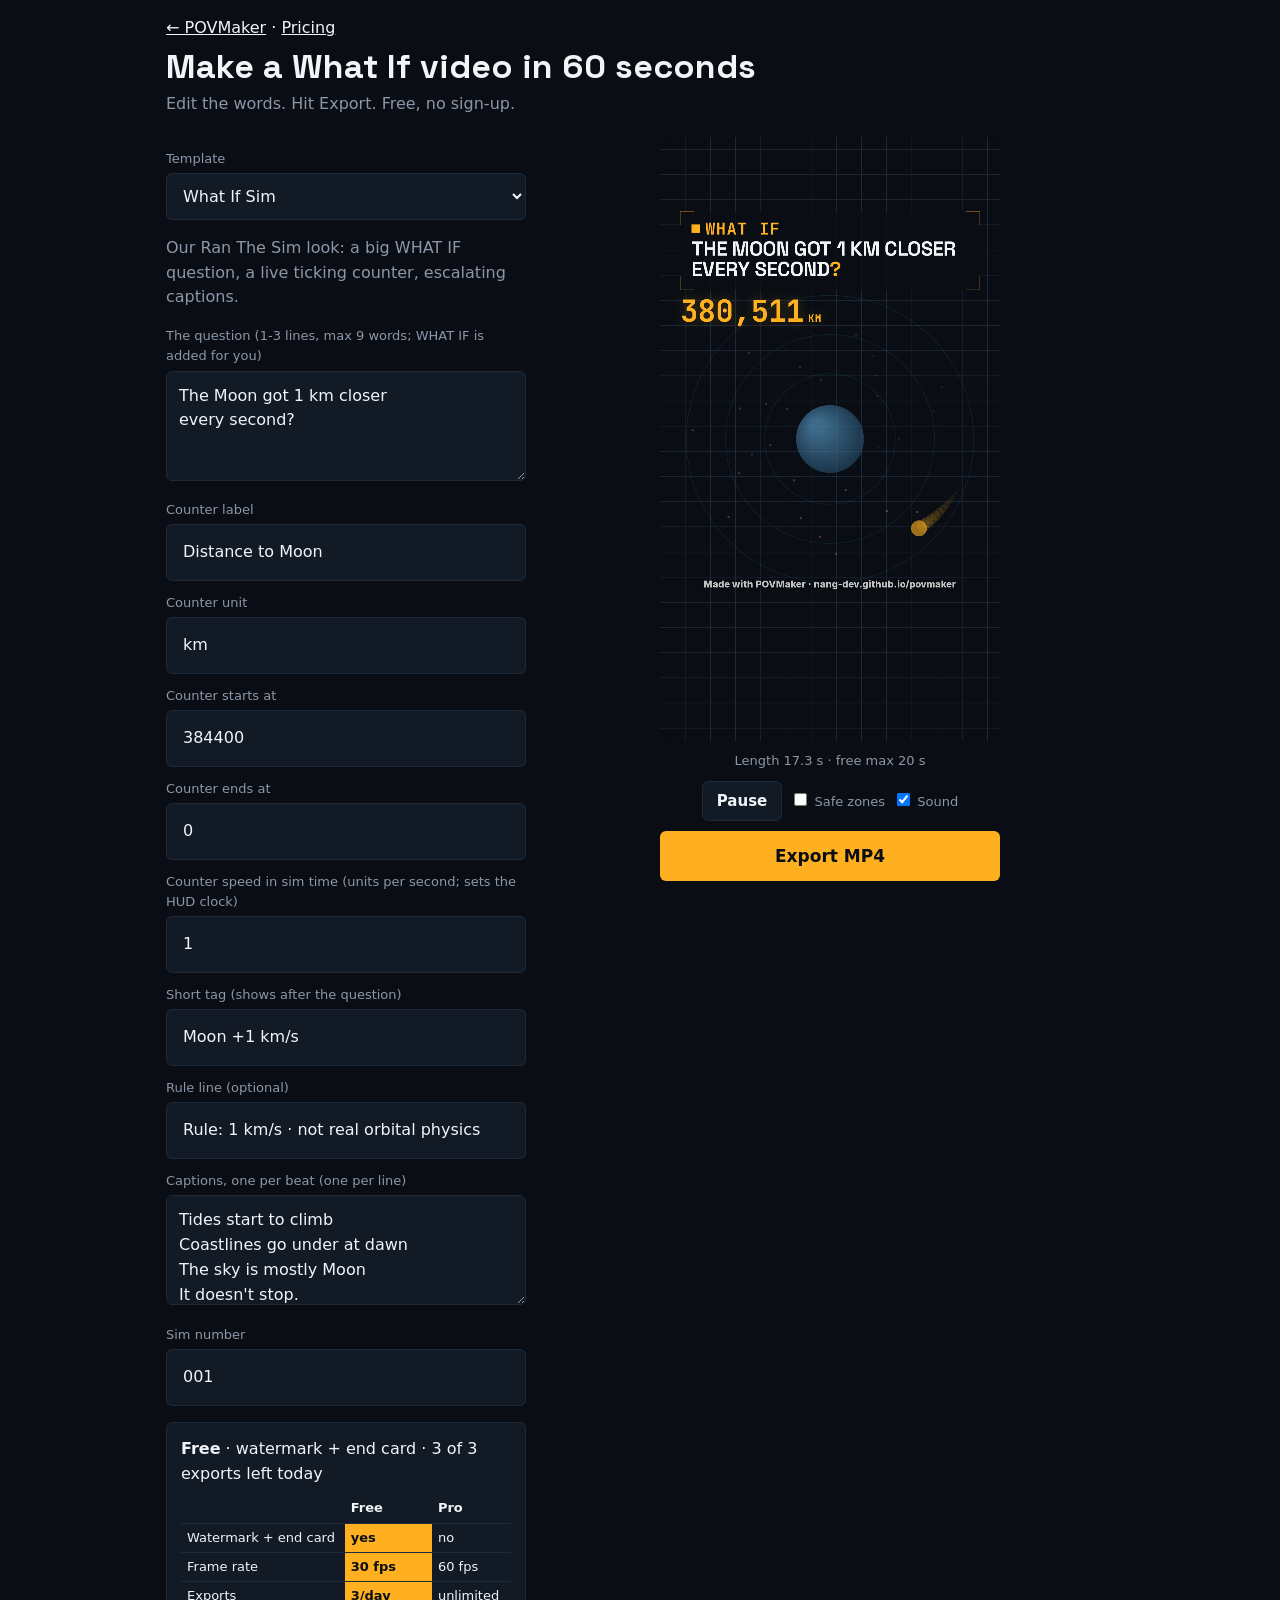
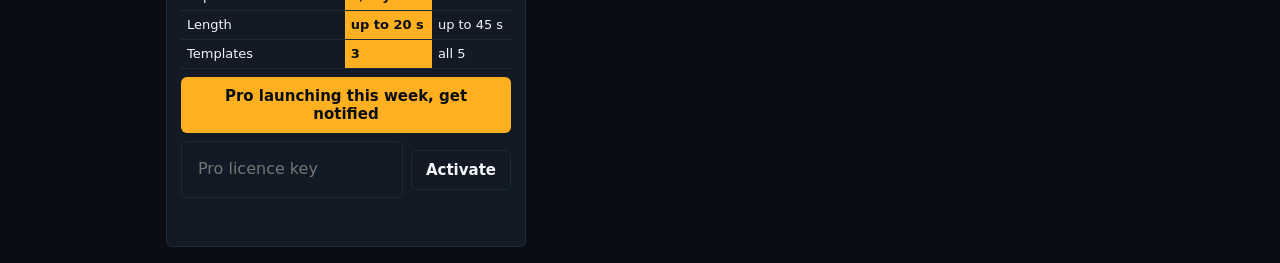
==== make/index.html @ d59924cb "Update site" ====
<!doctype html>
<html lang="en" data-brand="ranthesim"><head><meta charset="utf-8">
<meta name="viewport" content="width=device-width,initial-scale=1">
<title>Make a What If video in 60 seconds · POVMaker</title>
<meta property="og:title" content="POVMaker · make a video">
<meta property="og:type" content="website">
<meta property="og:image" content="https://nang-dev.github.io/povmaker/og-card.png">
<meta property="og:image:width" content="1200">
<meta property="og:image:height" content="630">
<meta property="og:image:alt" content="POVMaker: make videos like these">
<meta name="twitter:card" content="summary_large_image">
<meta name="twitter:image" content="https://nang-dev.github.io/povmaker/og-card.png">
<link rel="icon" href="../icon.svg" type="image/svg+xml">
<link rel="icon" href="../icon-32.png" type="image/png" sizes="32x32">
<link rel="apple-touch-icon" href="../apple-touch-icon.png">
<link rel="stylesheet" href="../style.css">
<style>
 .app{max-width:980px;margin:0 auto;padding:16px;display:grid;gap:20px}
 @media(min-width:820px){.app{grid-template-columns:360px 1fr}}
 .top{grid-column:1/-1;order:-2}
 .top h1{font-size:clamp(24px,6vw,34px);line-height:1.15;margin:0}
 .stage{display:grid;gap:10px;justify-items:center;align-content:start;order:-1}
 @media(min-width:820px){.stage{order:0;grid-column:2;grid-row:2}.form{grid-column:1;grid-row:2}}
 canvas{width:100%;max-width:340px;aspect-ratio:9/16;background:#000;border-radius:12px}
 @media(max-width:819px){canvas{height:auto;width:calc(min(56vh,560px)*9/16);max-width:100%}}
 .row{display:flex;gap:8px;flex-wrap:wrap;align-items:center}
 label{display:block;font-size:13px;color:var(--mut);margin:12px 0 4px}
 textarea{width:100%;min-height:110px;padding:12px;border-radius:var(--r);border:1px solid var(--line);background:var(--card);color:var(--fg);font:inherit}
 select{width:100%;padding:12px;border-radius:var(--r);border:1px solid var(--line);background:var(--card);color:var(--fg);font:inherit}
 .btn.sec{background:var(--card);color:var(--fg);border:1px solid var(--line)}
 .btn.inline{display:inline-block;width:auto;padding:10px 14px;font-size:15px}
 .pro{font:700 11px "JetBrains Mono",monospace;padding:2px 6px;border-radius:4px;background:var(--acc);color:var(--accfg);vertical-align:middle}
 .box{padding:14px;border:1px solid var(--line);border-radius:var(--r);background:var(--card)}
 progress{width:100%}
 .cmp{width:100%;border-collapse:collapse;font-size:13px;margin:8px 0}
 .cmp td,.cmp th{padding:4px 6px;text-align:left;border-bottom:1px solid var(--line)}
 .cmp .on{background:var(--acc);color:var(--accfg);font-weight:700}
 #len{margin:0;font-size:13px}
 #out video{width:100%;max-width:340px;border-radius:12px}
</style></head>
<body>
<main class="app">
 <header class="top">
  <p style="margin:0 0 6px"><a href="../index.html">← POVMaker</a> · <a href="../pricing.html">Pricing</a></p>
  <h1>Make a What If video in 60 seconds</h1>
  <p class="muted" style="margin:6px 0 0">Edit the words. Hit Export. Free, no sign-up.</p>
 </header>
 <section class="form">
  <label for="tpl">Template</label><select id="tpl"></select>
  <p id="blurb" class="muted"></p>
  <div id="fields"></div>
  <div class="box" style="margin-top:16px">
   <div id="plan"></div>
   <table id="cmp" class="cmp"></table>
   <p style="margin:6px 0 0"><a class="btn primary inline" data-checkout href="../index.html#waitlist">Get Pro</a> <span class="muted" data-testmode hidden>(test mode)</span></p>
   <div class="row" style="margin-top:8px">
    <input id="key" placeholder="Pro licence key" aria-label="Licence key" autocomplete="off" style="flex:1;min-width:160px">
    <button id="activate" class="btn sec inline">Activate</button>
   </div>
   <p id="keymsg" class="msg" style="text-align:left"></p>
  </div>
 </section>
 <section class="stage">
  <canvas id="cv" width="1080" height="1920"></canvas>
  <p id="len" class="muted"></p>
  <div class="row">
   <button id="play" class="btn sec inline">Pause</button>
   <label style="margin:0"><input type="checkbox" id="safe" style="width:auto"> Safe zones</label>
   <label style="margin:0"><input type="checkbox" id="snd" style="width:auto" checked> Sound</label>
  </div>
  <button id="export" class="btn primary" style="max-width:340px">Export MP4</button>
  <progress id="prog" value="0" max="1" hidden></progress>
  <p id="expmsg" class="msg"></p>
  <div id="out"></div>
 </section>
</main>
<script src="../config.js"></script>
<script src="../track.js"></script>
<script src="../upgrade.js"></script>
<script type="module" src="make.js"></script>
</body></html>
---- style.css ----
/* Brand themes per shared/brands.md. data-brand is set in <head> before paint. */
:root{--bg:#0A0E14;--card:#121a26;--line:#1E2A3A;--fg:#F2F4F7;--mut:#8b97a8;--acc:#FFB020;--accfg:#0A0E14;--acc2:#3DD6F5;--hfont:"Space Grotesk",system-ui,sans-serif;--font:system-ui,-apple-system,"Segoe UI",Roboto,sans-serif;--r:6px}
html[data-brand=sidecharpov]{--bg:#ffffff;--card:#f3f4f6;--line:#e5e7eb;--fg:#111111;--mut:#5b6472;--acc:#FFE14D;--accfg:#111111;--acc2:#3B82F6;--hfont:"Anton",Impact,sans-serif;--font:"Inter",system-ui,sans-serif;--r:14px}
*{box-sizing:border-box}
html,body{margin:0;background:var(--bg);color:var(--fg);font:16px/1.55 var(--font)}
a{color:var(--fg)}
.wrap{max-width:480px;margin:0 auto;padding:max(24px,env(safe-area-inset-top)) 20px 40px}
.hero{text-align:center;padding:24px 0 8px}
.logo{width:72px;height:72px;margin:0 auto 16px;display:grid;place-items:center}
html[data-brand=ranthesim] .logo{font:700 30px "JetBrains Mono",monospace;color:var(--acc);border:2px solid var(--line);border-radius:6px;background:var(--bg)}
html[data-brand=ranthesim] .logo::before{content:"[ ▶ ]"}
html[data-brand=sidecharpov] .logo{font:26px var(--hfont);background:var(--acc);color:#111;transform:rotate(-6deg);border-radius:8px;width:96px;height:56px;margin-bottom:24px}
html[data-brand=sidecharpov] .logo::before{content:"POV:"}
h1{font:700 30px/1.1 var(--hfont);margin:0 0 10px}
html[data-brand=sidecharpov] h1{font-weight:400;font-size:38px;text-transform:uppercase;letter-spacing:.01em}
h2{font:700 13px "JetBrains Mono",monospace;letter-spacing:.08em;text-transform:uppercase;color:var(--mut);margin:32px 0 12px}
html[data-brand=sidecharpov] h2{font-family:var(--font)}
.sub{color:var(--mut);margin:0 0 20px}
.muted{color:var(--mut)}.small{font-size:13px;text-align:center;margin-top:32px}
.btn{display:block;width:100%;padding:15px 18px;border:0;border-radius:var(--r);font:700 17px var(--font);text-align:center;text-decoration:none;cursor:pointer}
.btn.primary{background:var(--acc);color:var(--accfg)}
.btn:active{transform:scale(.98)}
.videos{list-style:none;margin:0;padding:0;display:grid;gap:10px}
.videos a{display:flex;justify-content:space-between;gap:12px;align-items:center;padding:14px 16px;border-radius:var(--r);background:var(--card);border:1px solid var(--line);text-decoration:none}
.videos .tag{font:700 12px "JetBrains Mono",monospace;color:var(--acc2)}
#wl-form{display:grid;gap:10px;margin-top:12px}
input{width:100%;padding:15px 16px;border-radius:var(--r);border:1px solid var(--line);background:var(--card);color:var(--fg);font:inherit}
input:focus{outline:2px solid var(--acc)}
.msg{min-height:1.5em;margin:10px 0 0;text-align:center}
.msg.ok{color:#2f9e5a}.msg.err{color:#e5484d}
.socials{display:flex;gap:10px;flex-wrap:wrap;justify-content:center;margin-top:28px}
.socials a{padding:8px 14px;border-radius:999px;background:var(--card);border:1px solid var(--line);text-decoration:none;font-size:14px}
/* legal / pricing pages */
.page{max-width:680px}
.page h1{font-size:28px;margin-top:8px}
.page h2{font-size:15px;text-transform:none;letter-spacing:0;color:var(--fg);margin:28px 0 6px}
.page nav{display:flex;gap:14px;flex-wrap:wrap;font-size:14px;margin-bottom:8px}
.tiers{display:grid;gap:14px;margin:20px 0}
.tier{padding:18px;border:1px solid var(--line);border-radius:var(--r);background:var(--card)}
.tier h3{margin:0 0 4px;font:700 20px var(--hfont)}
.price{font:800 28px var(--font)}
.tier ul{padding-left:18px;margin:10px 0 0}
.tagline{font-weight:700;font-size:18px;margin:0 0 6px}
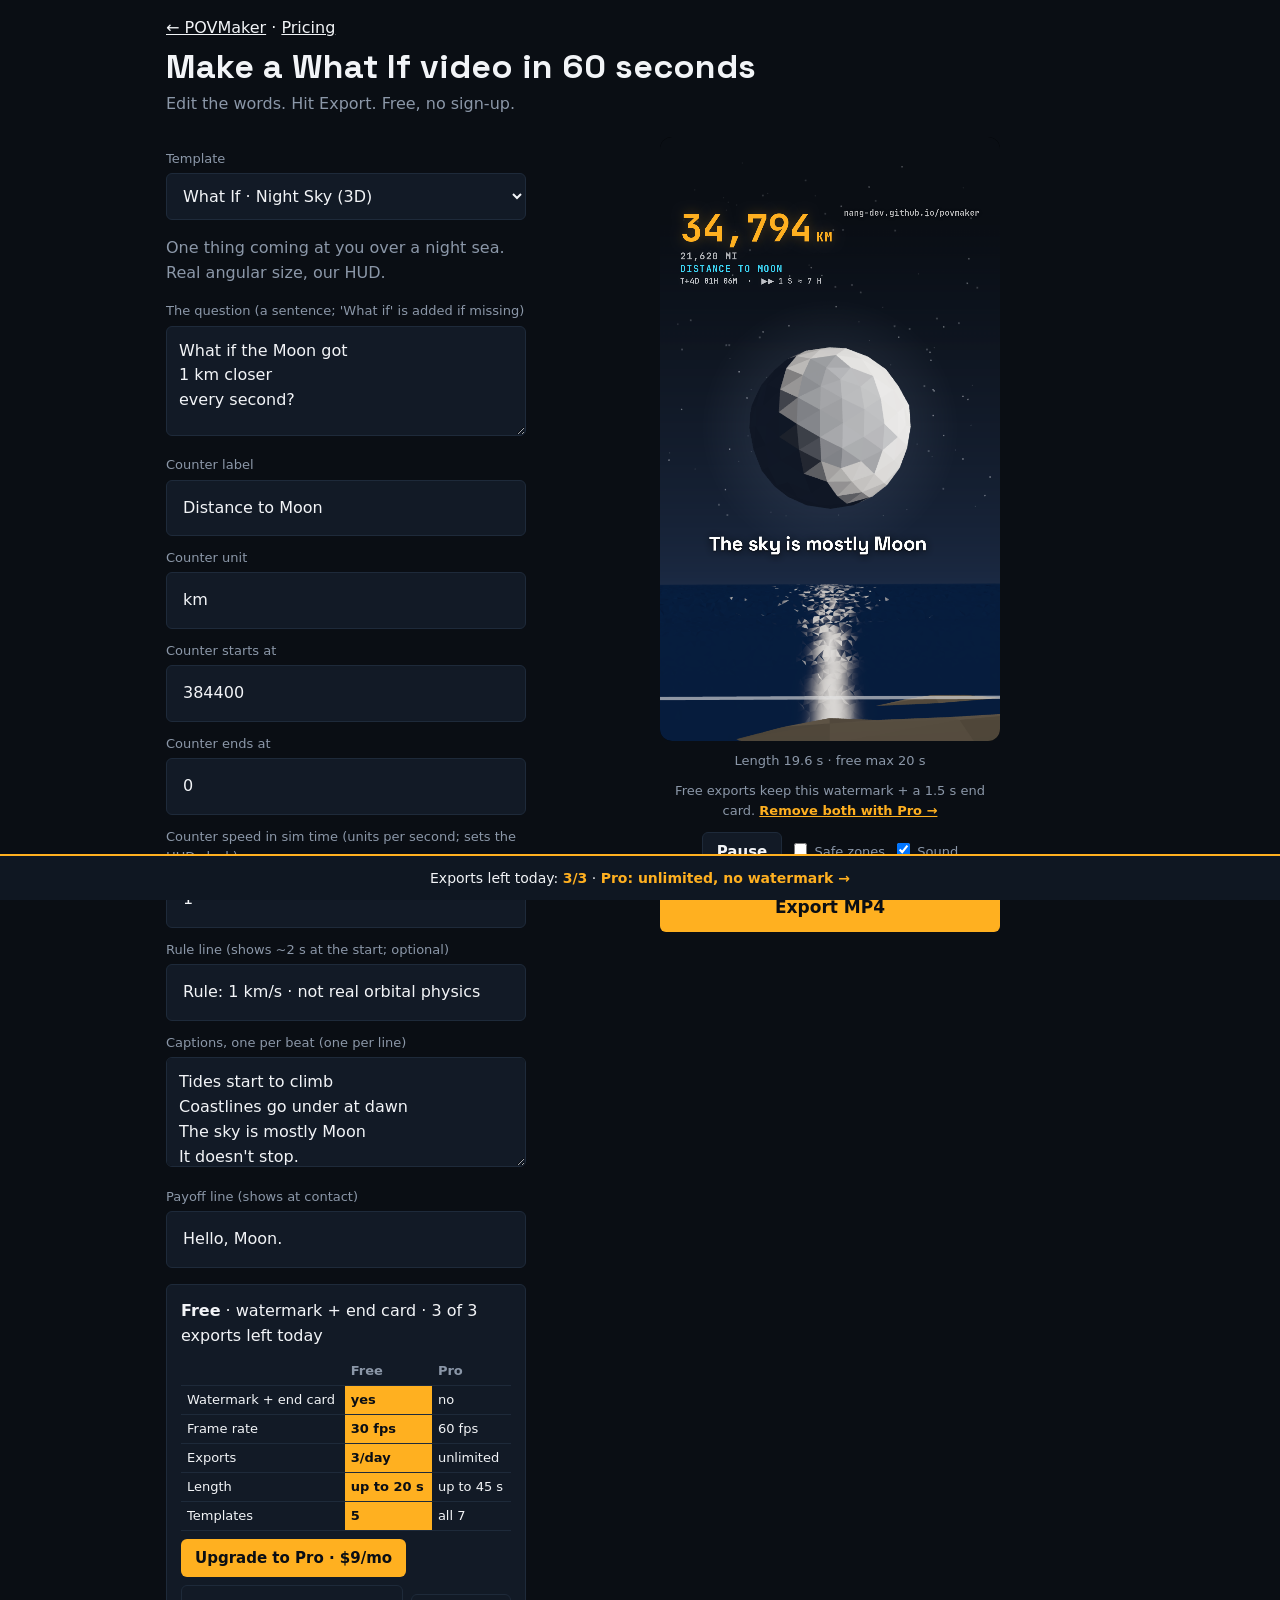
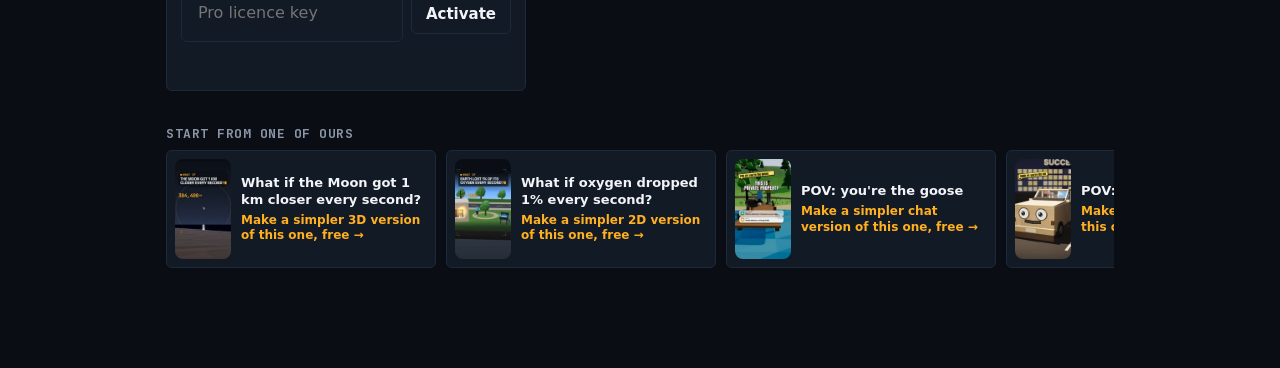
==== commit 42aa6a73: "Update site" ====
--- a/make/index.html
+++ b/make/index.html
@@ -17,10 +17,11 @@
 <style>
  .app{max-width:980px;margin:0 auto;padding:16px;display:grid;gap:20px}
  @media(min-width:820px){.app{grid-template-columns:360px 1fr}}
+ .app>*{min-width:0}
  .top{grid-column:1/-1;order:-2}
  .top h1{font-size:clamp(24px,6vw,34px);line-height:1.15;margin:0}
  .stage{display:grid;gap:10px;justify-items:center;align-content:start;order:-1}
- @media(min-width:820px){.stage{order:0;grid-column:2;grid-row:2}.form{grid-column:1;grid-row:2}}
+ @media(min-width:820px){#gallery{grid-row:3}.stage{order:0;grid-column:2;grid-row:2}.form{grid-column:1;grid-row:2}}
  canvas{width:100%;max-width:340px;aspect-ratio:9/16;background:#000;border-radius:12px}
  @media(max-width:819px){canvas{height:auto;width:calc(min(56vh,560px)*9/16);max-width:100%}}
  .row{display:flex;gap:8px;flex-wrap:wrap;align-items:center}
@@ -37,6 +38,12 @@
  .cmp .on{background:var(--acc);color:var(--accfg);font-weight:700}
  #len{margin:0;font-size:13px}
  #out video{width:100%;max-width:340px;border-radius:12px}
+ body{padding-bottom:calc(64px + env(safe-area-inset-bottom))}
+ #probar{position:fixed;left:0;right:0;bottom:0;z-index:50;display:flex;justify-content:center;padding:0 0 env(safe-area-inset-bottom);background:#0f1722;border-top:2px solid var(--acc)}
+ #probar[hidden]{display:none}
+ #probar a{display:block;width:100%;max-width:980px;padding:13px 16px;font-size:14px;line-height:1.3;text-align:center;color:var(--fg);text-decoration:none}
+ #probar b{color:var(--acc)} #probar .go{color:var(--acc);font-weight:700;white-space:nowrap}
+ #wmnote{margin:0;font-size:13px;text-align:center;max-width:340px} #wmnote[hidden]{display:none} #wmnote a{color:var(--acc);font-weight:700}
 </style></head>
 <body>
 <main class="app">
@@ -45,6 +52,7 @@
   <h1>Make a What If video in 60 seconds</h1>
   <p class="muted" style="margin:6px 0 0">Edit the words. Hit Export. Free, no sign-up.</p>
  </header>
+ <section id="gallery" data-root="../" data-from="make" aria-labelledby="gal-h" hidden style="grid-column:1/-1;order:0"><h2 id="gal-h">Start from one of ours</h2><div class="gal-strip"></div></section>
  <section class="form">
   <label for="tpl">Template</label><select id="tpl"></select>
   <p id="blurb" class="muted"></p>
@@ -63,6 +71,7 @@
  <section class="stage">
   <canvas id="cv" width="1080" height="1920"></canvas>
   <p id="len" class="muted"></p>
+  <p id="wmnote" class="muted" hidden>Free exports keep this watermark + a 1.5 s end card. <a id="wmlink" href="../pricing.html" target="_blank" rel="noopener">Remove both with Pro →</a></p>
   <div class="row">
    <button id="play" class="btn sec inline">Pause</button>
    <label style="margin:0"><input type="checkbox" id="safe" style="width:auto"> Safe zones</label>
@@ -74,8 +83,10 @@
   <div id="out"></div>
  </section>
 </main>
+<div id="probar" hidden><a id="probarlink" href="../pricing.html" target="_blank" rel="noopener">Exports left today: <b id="pbn">3/3</b> · <span class="go">Pro: unlimited, no watermark →</span></a></div>
 <script src="../config.js"></script>
 <script src="../track.js"></script>
+<script src="../gallery.js"></script>
 <script src="../upgrade.js"></script>
 <script type="module" src="make.js"></script>
 </body></html>
--- a/style.css
+++ b/style.css
@@ -7,7 +7,7 @@
 .wrap{max-width:480px;margin:0 auto;padding:max(24px,env(safe-area-inset-top)) 20px 40px}
 .hero{text-align:center;padding:24px 0 8px}
 .logo{width:72px;height:72px;margin:0 auto 16px;display:grid;place-items:center}
-html[data-brand=ranthesim] .logo{font:700 30px "JetBrains Mono",monospace;color:var(--acc);border:2px solid var(--line);border-radius:6px;background:var(--bg)}
+html[data-brand=ranthesim] .logo{width:fit-content;min-width:72px;padding:0 14px;white-space:nowrap;font:700 26px "JetBrains Mono",monospace;color:var(--acc);border:2px solid var(--line);border-radius:6px;background:var(--bg)}
 html[data-brand=ranthesim] .logo::before{content:"[ ▶ ]"}
 html[data-brand=sidecharpov] .logo{font:26px var(--hfont);background:var(--acc);color:#111;transform:rotate(-6deg);border-radius:8px;width:96px;height:56px;margin-bottom:24px}
 html[data-brand=sidecharpov] .logo::before{content:"POV:"}
@@ -22,7 +22,7 @@
 .btn:active{transform:scale(.98)}
 .videos{list-style:none;margin:0;padding:0;display:grid;gap:10px}
 .videos a{display:flex;justify-content:space-between;gap:12px;align-items:center;padding:14px 16px;border-radius:var(--r);background:var(--card);border:1px solid var(--line);text-decoration:none}
-.videos .tag{font:700 12px "JetBrains Mono",monospace;color:var(--acc2)}
+.videos a{justify-content:flex-start}.videos img{width:45px;height:80px;border-radius:8px;object-fit:cover;flex:none;background:#000}.videos .vt{flex:1;font-weight:600;line-height:1.3}.videos .tag{margin-left:auto;font:700 12px "JetBrains Mono",monospace;color:var(--acc2)}
 #wl-form{display:grid;gap:10px;margin-top:12px}
 input{width:100%;padding:15px 16px;border-radius:var(--r);border:1px solid var(--line);background:var(--card);color:var(--fg);font:inherit}
 input:focus{outline:2px solid var(--acc)}
@@ -41,3 +41,19 @@
 .price{font:800 28px var(--font)}
 .tier ul{padding-left:18px;margin:10px 0 0}
 .tagline{font-weight:700;font-size:18px;margin:0 0 6px}
+.cmp{width:100%;border-collapse:collapse;font-size:14px;margin:6px 0}.cmp th,.cmp td{text-align:left;padding:8px 10px;border-bottom:1px solid var(--line)}.cmp th{color:var(--mut);font-weight:600}
+.page .videos{margin:8px 0}.page .videos a{justify-content:flex-start}.page figure{margin:16px 0}.page video{max-width:100%;height:auto;border-radius:10px;background:#000}
+
+/* gallery (gallery.js) */
+#gallery{margin:14px 0}#gallery[hidden]{display:none}
+html[data-brand=sidecharpov] #gallery{display:none}
+#gallery h2{font-size:13px;letter-spacing:.04em;text-transform:uppercase;color:var(--mut);margin:0 0 8px}
+.gal-strip{display:flex;gap:10px;overflow-x:auto;scroll-snap-type:x proximity;padding-bottom:6px;-webkit-overflow-scrolling:touch}
+.gal-tile{flex:0 0 min(78%,270px);scroll-snap-align:start;display:flex;gap:10px;align-items:center;padding:8px;border-radius:var(--r);background:var(--card);border:1px solid var(--line);text-decoration:none;color:var(--fg)}
+.gal-tile img{width:56px;height:100px;object-fit:cover;border-radius:8px;flex:none;background:#000}
+.gal-tx{display:grid;gap:4px;font-size:13px;line-height:1.3}.gal-tx b{font-weight:600}.gal-tx em{font-style:normal;color:var(--acc);font-weight:700;font-size:12px}
+
+/* LATEST tiles with a second action (app.js) */
+.videos li.vwrap{background:var(--card);border:1px solid var(--line);border-radius:var(--r);overflow:hidden}
+.videos li.vwrap>a:first-child{border:0;border-radius:0;background:none;padding-bottom:6px}
+.videos li.vwrap>a.vmk{display:block;border:0;border-radius:0;background:none;padding:0 16px 12px 73px;color:var(--acc);font-weight:700;font-size:13px;line-height:1.3}
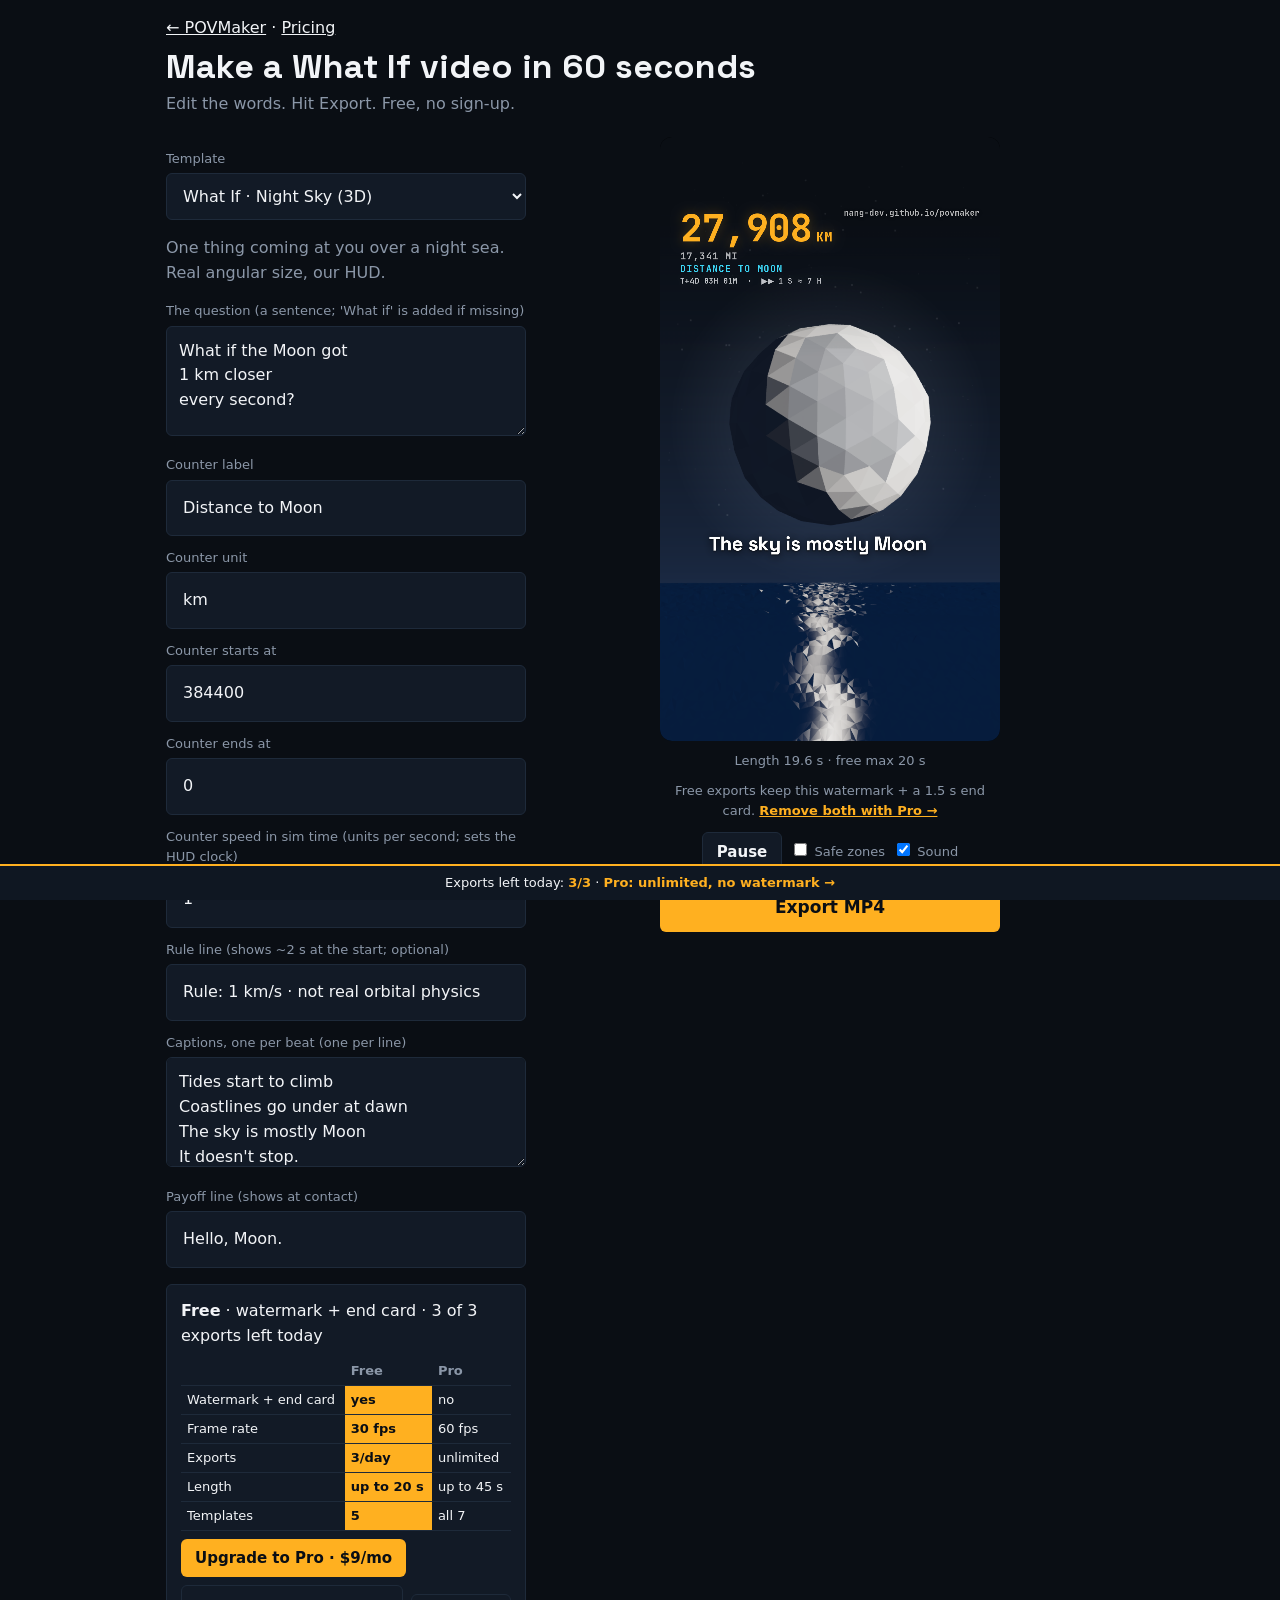
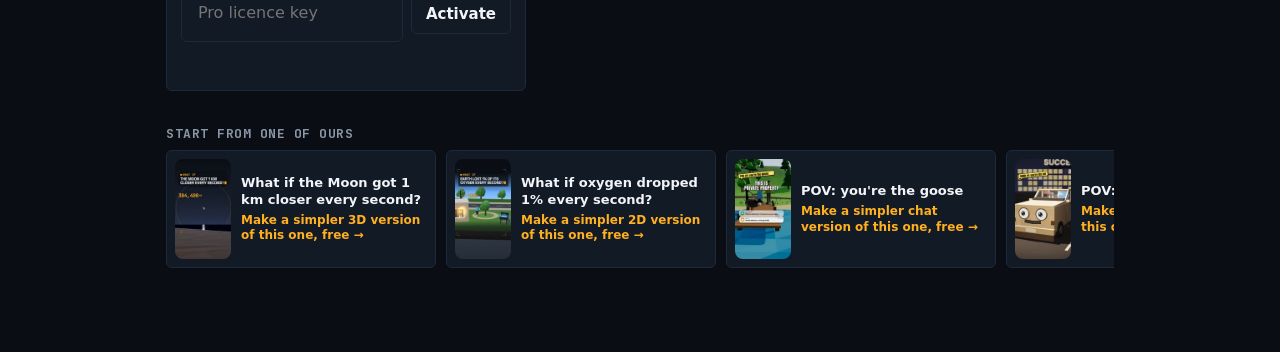
==== commit ab4b6bdb: "Update site" ====
--- a/make/index.html
+++ b/make/index.html
@@ -23,7 +23,8 @@
  .stage{display:grid;gap:10px;justify-items:center;align-content:start;order:-1}
  @media(min-width:820px){#gallery{grid-row:3}.stage{order:0;grid-column:2;grid-row:2}.form{grid-column:1;grid-row:2}}
  canvas{width:100%;max-width:340px;aspect-ratio:9/16;background:#000;border-radius:12px}
- @media(max-width:819px){canvas{height:auto;width:calc(min(56vh,560px)*9/16);max-width:100%}}
+ @media(max-width:819px){canvas{height:auto;--ch:clamp(240px,100vh - 400px,min(56vh,560px));width:calc(var(--ch)*9/16);max-width:100%}}
+ @supports (height:100svh){@media(max-width:819px){canvas{--ch:clamp(240px,100svh - 400px,min(56svh,560px))}}}
  .row{display:flex;gap:8px;flex-wrap:wrap;align-items:center}
  label{display:block;font-size:13px;color:var(--mut);margin:12px 0 4px}
  textarea{width:100%;min-height:110px;padding:12px;border-radius:var(--r);border:1px solid var(--line);background:var(--card);color:var(--fg);font:inherit}
@@ -41,7 +42,7 @@
  body{padding-bottom:calc(64px + env(safe-area-inset-bottom))}
  #probar{position:fixed;left:0;right:0;bottom:0;z-index:50;display:flex;justify-content:center;padding:0 0 env(safe-area-inset-bottom);background:#0f1722;border-top:2px solid var(--acc)}
  #probar[hidden]{display:none}
- #probar a{display:block;width:100%;max-width:980px;padding:13px 16px;font-size:14px;line-height:1.3;text-align:center;color:var(--fg);text-decoration:none}
+ #probar a{display:block;width:100%;max-width:980px;padding:9px 12px;font-size:13px;line-height:1.25;text-align:center;color:var(--fg);text-decoration:none}
  #probar b{color:var(--acc)} #probar .go{color:var(--acc);font-weight:700;white-space:nowrap}
  #wmnote{margin:0;font-size:13px;text-align:center;max-width:340px} #wmnote[hidden]{display:none} #wmnote a{color:var(--acc);font-weight:700}
 </style></head>
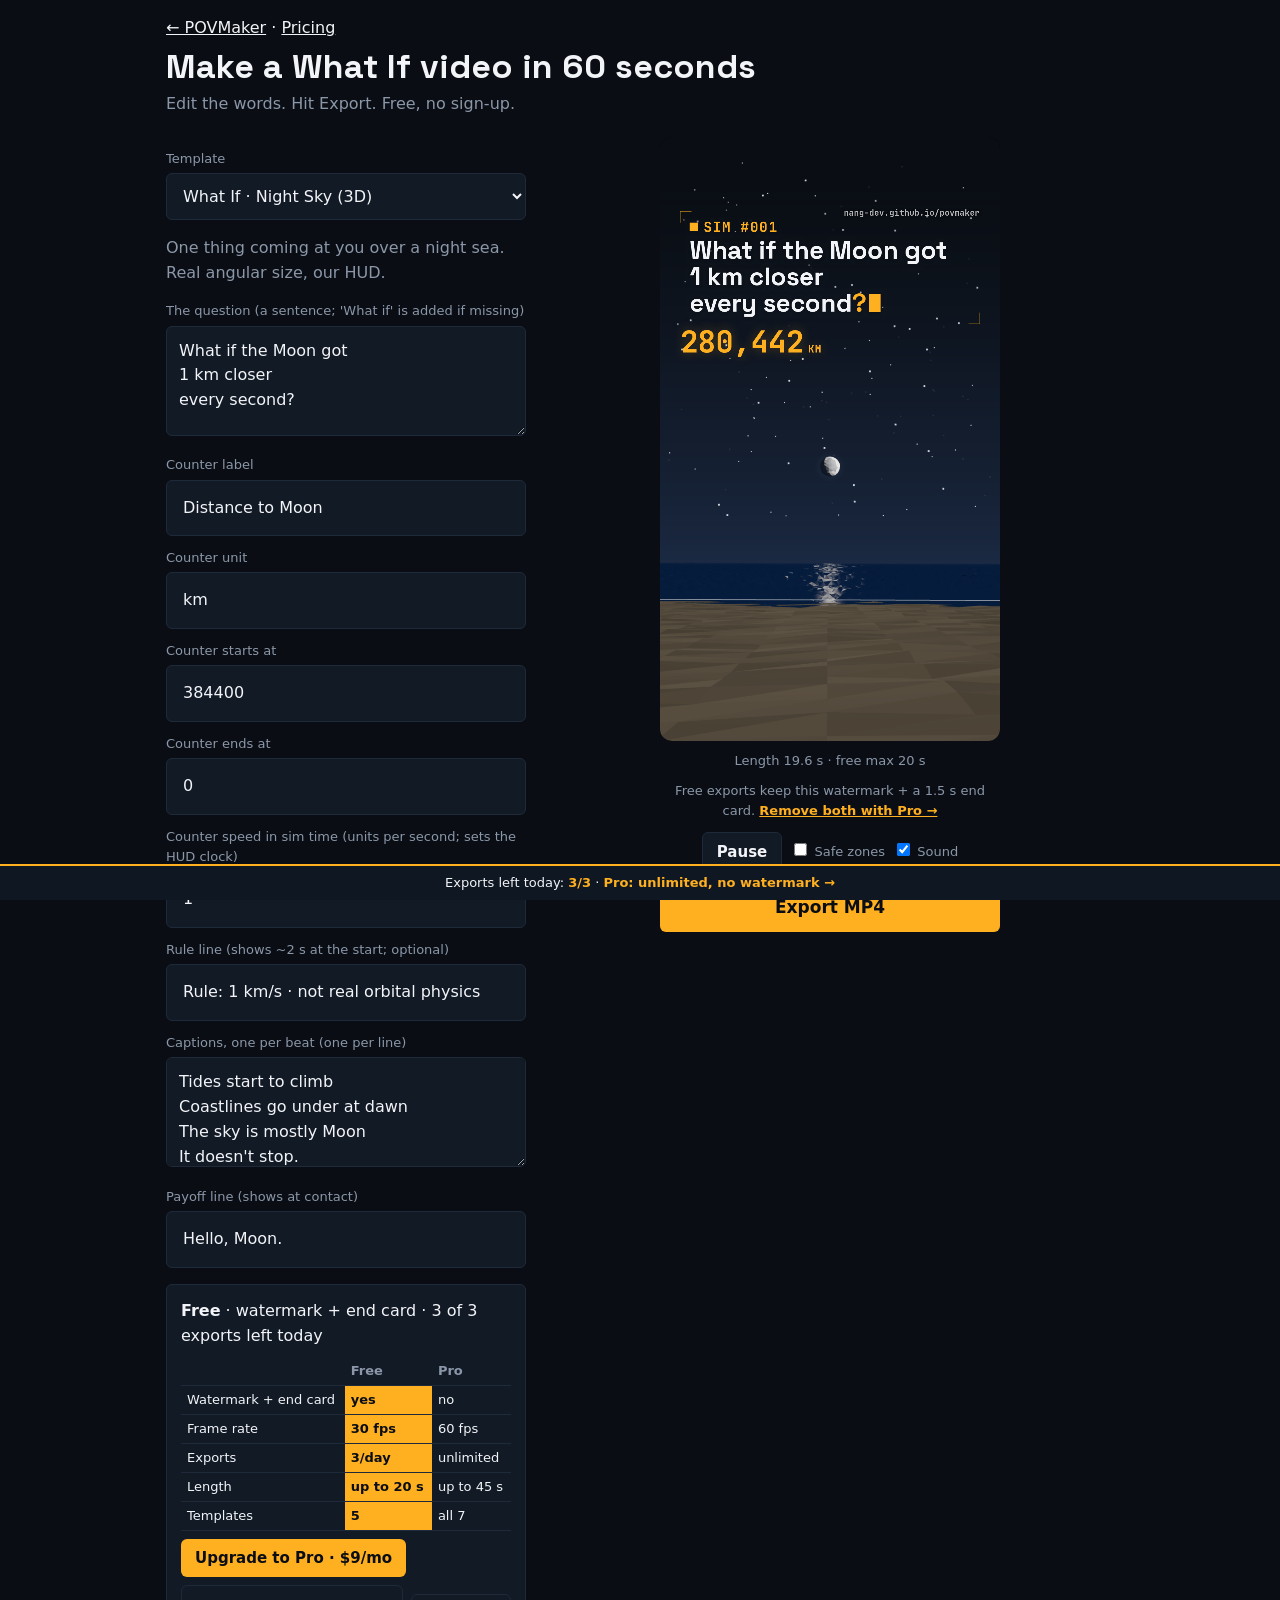
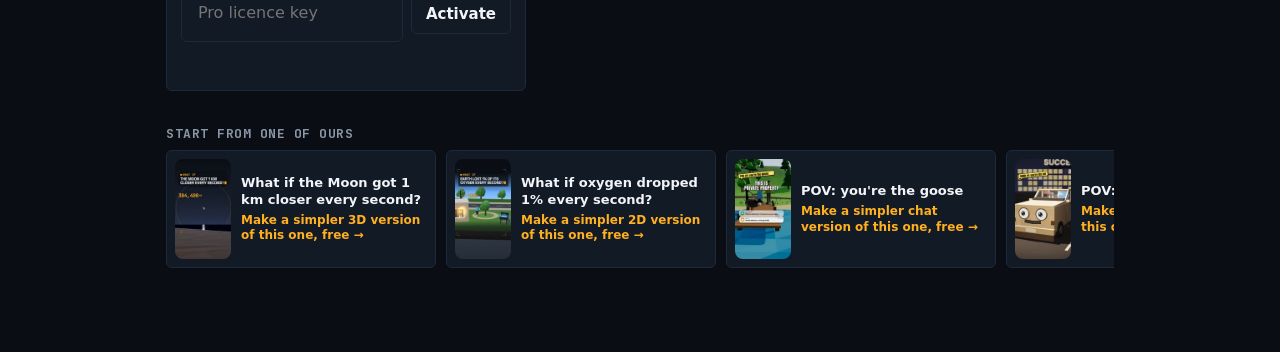
==== commit c7926f03: "Update site" ====
--- a/make/index.html
+++ b/make/index.html
@@ -61,7 +61,7 @@
   <div class="box" style="margin-top:16px">
    <div id="plan"></div>
    <table id="cmp" class="cmp"></table>
-   <p style="margin:6px 0 0"><a class="btn primary inline" data-checkout href="../index.html#waitlist">Get Pro</a> <span class="muted" data-testmode hidden>(test mode)</span></p>
+   <p style="margin:6px 0 0"><a class="btn primary inline" data-checkout data-limit="make_plan" href="../pricing.html">Get Pro</a> <span class="muted" data-testmode hidden>(test mode)</span></p>
    <div class="row" style="margin-top:8px">
     <input id="key" placeholder="Pro licence key" aria-label="Licence key" autocomplete="off" style="flex:1;min-width:160px">
     <button id="activate" class="btn sec inline">Activate</button>
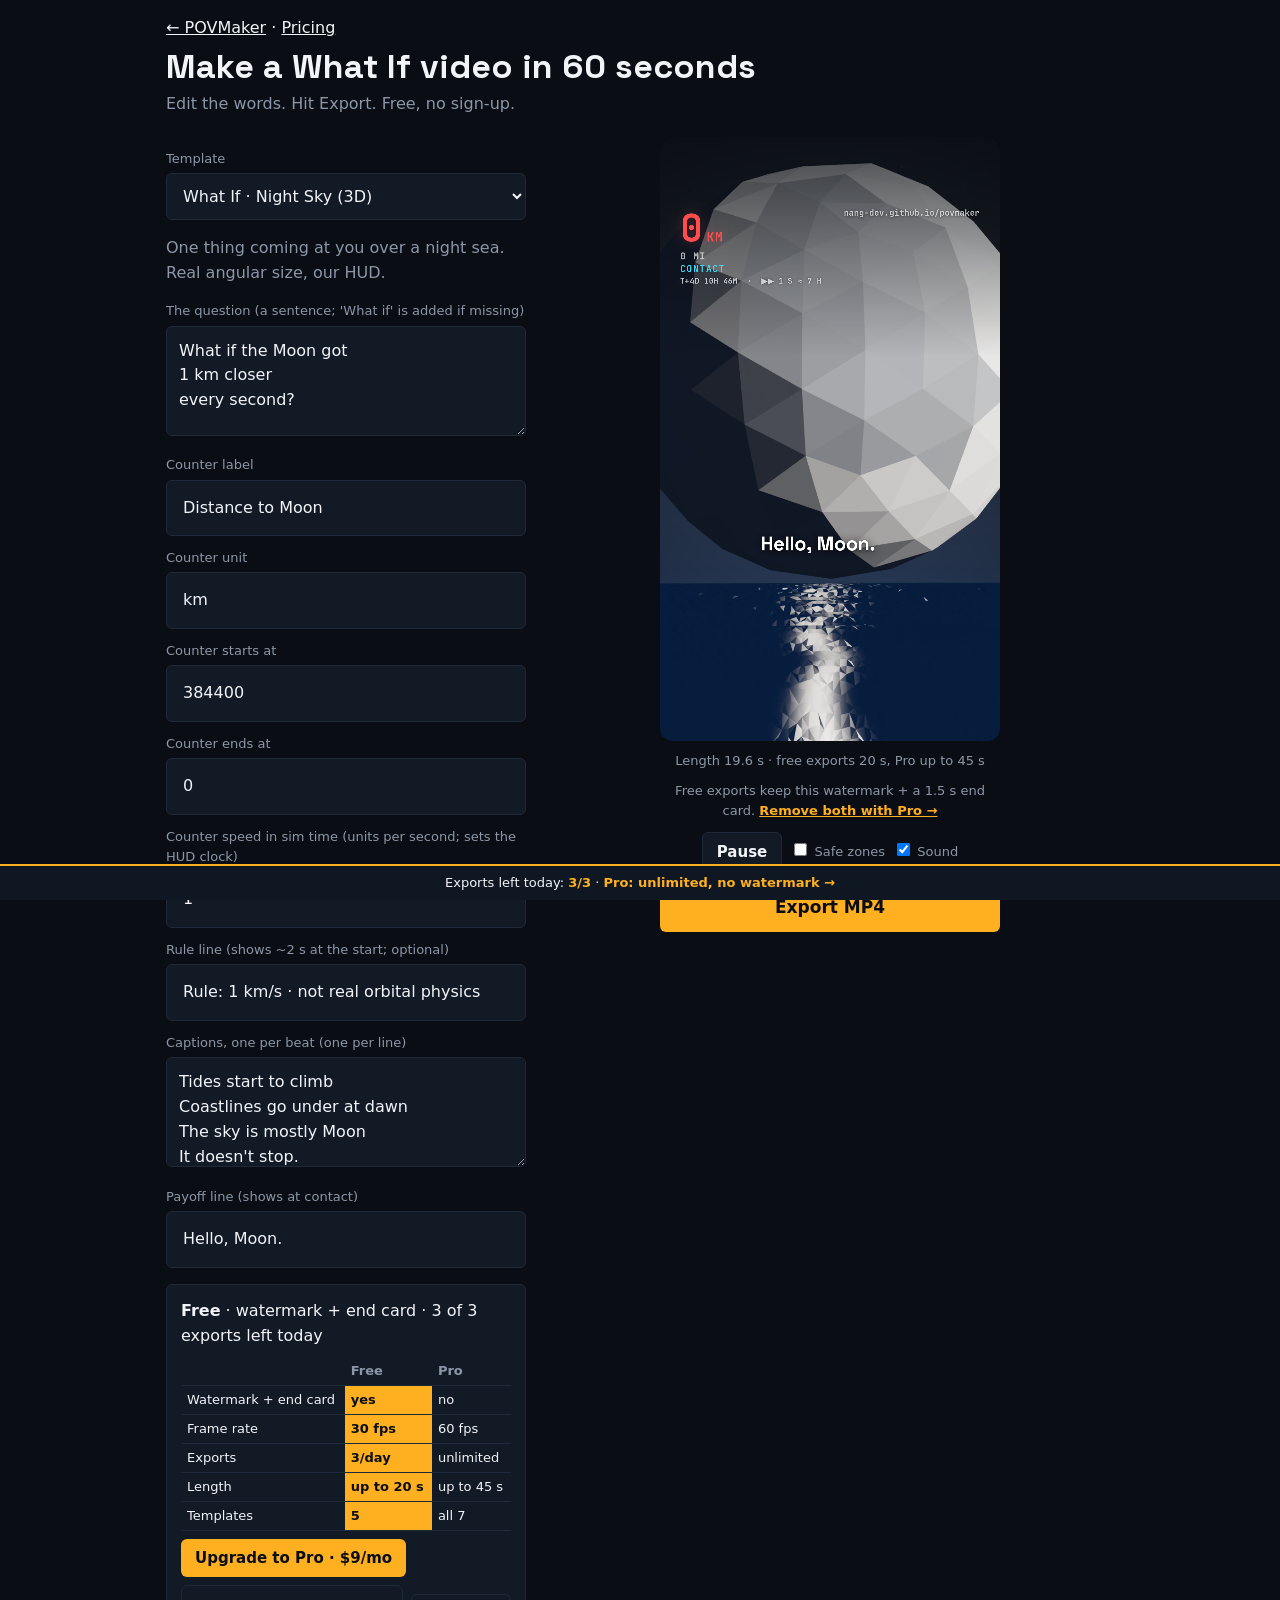
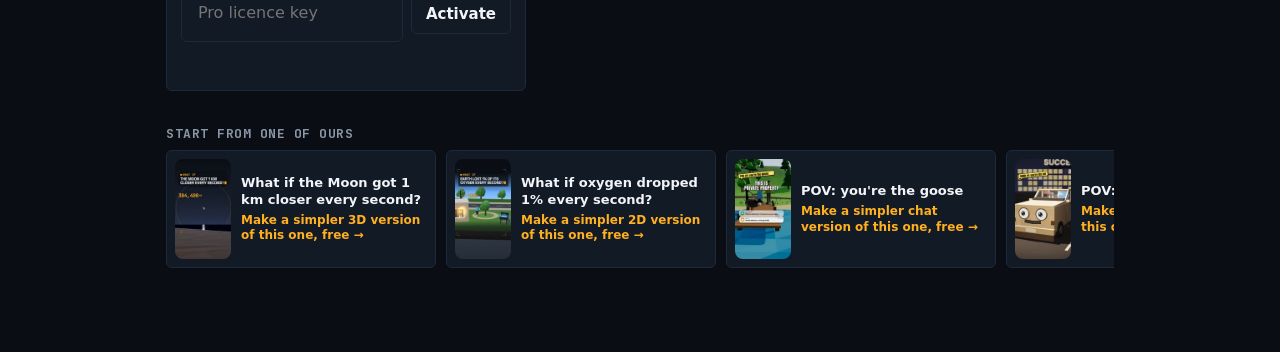
==== commit f1a5a01f: "Update site" ====
--- a/make/index.html
+++ b/make/index.html
@@ -72,6 +72,7 @@
  <section class="stage">
   <canvas id="cv" width="1080" height="1920"></canvas>
   <p id="len" class="muted"></p>
+  <p id="freecap" class="msg" hidden style="text-align:left;color:var(--acc)"></p>
   <p id="wmnote" class="muted" hidden>Free exports keep this watermark + a 1.5 s end card. <a id="wmlink" href="../pricing.html" target="_blank" rel="noopener">Remove both with Pro →</a></p>
   <div class="row">
    <button id="play" class="btn sec inline">Pause</button>
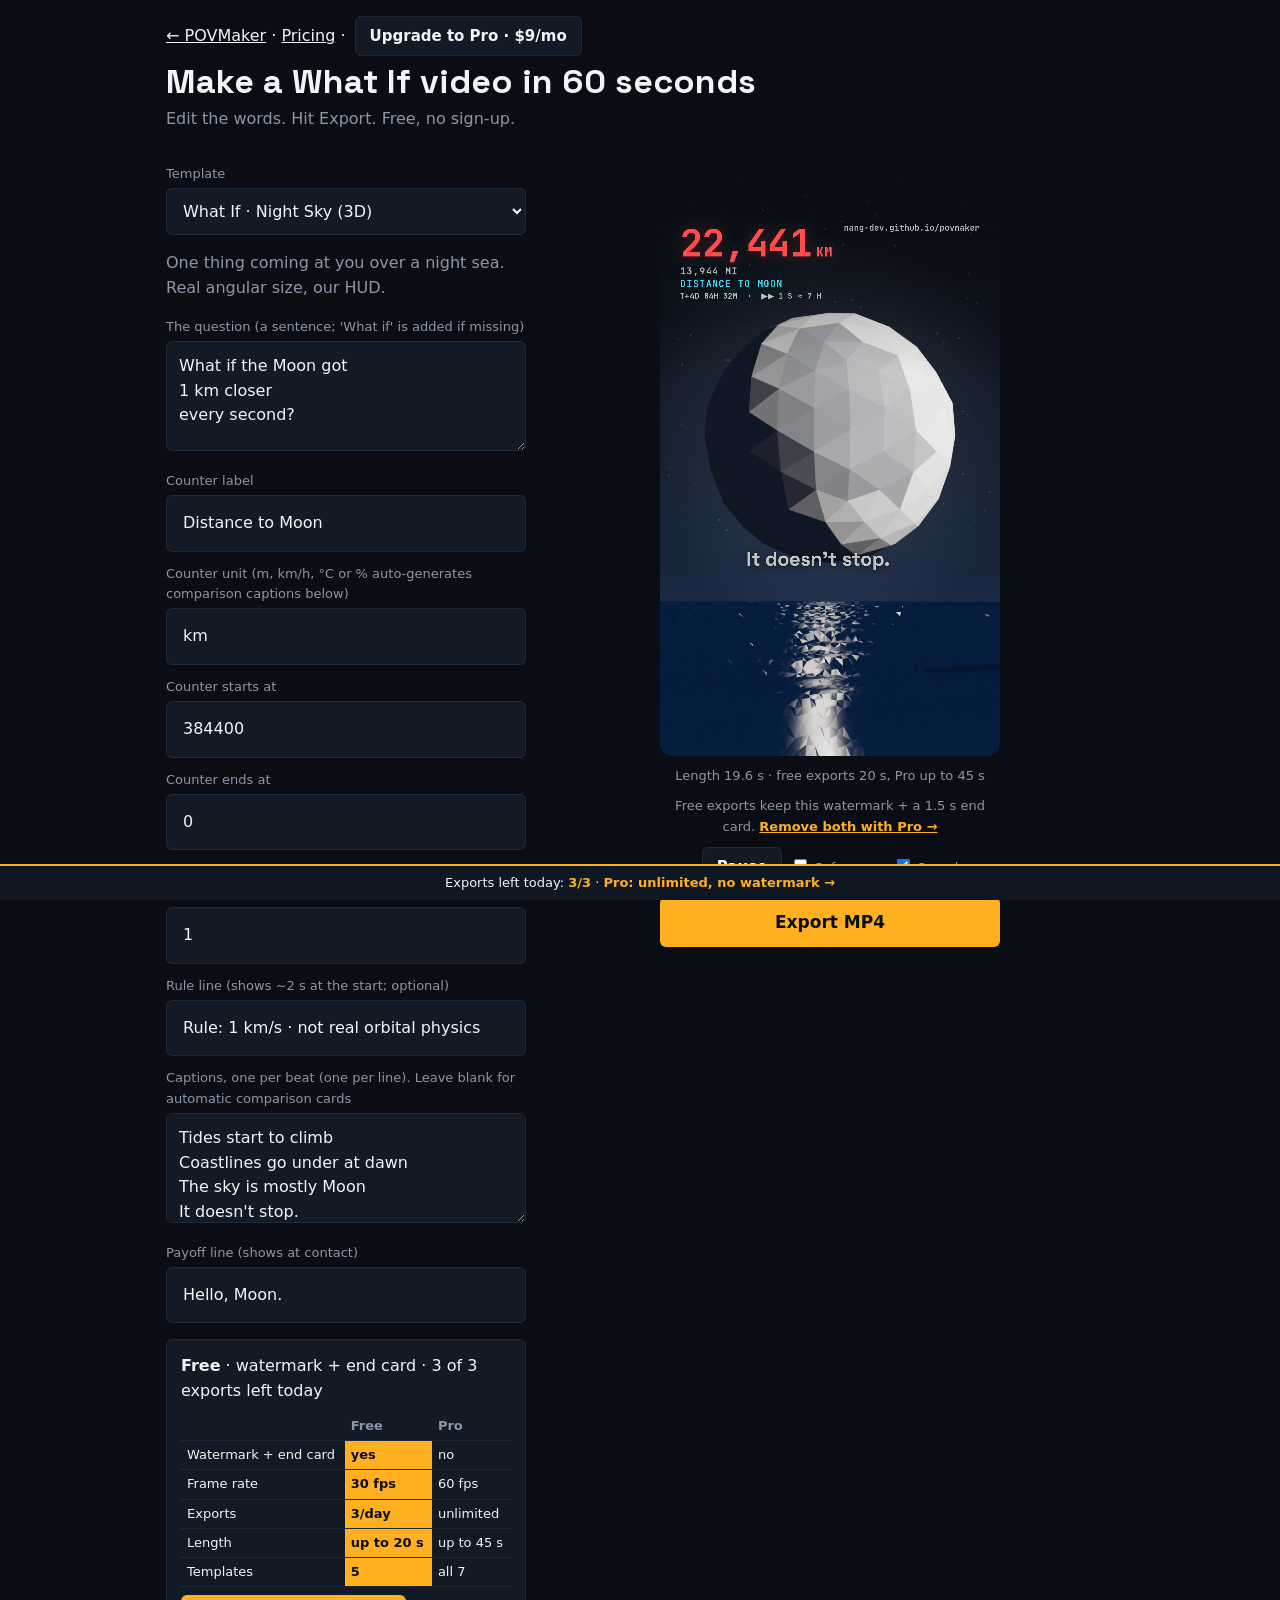
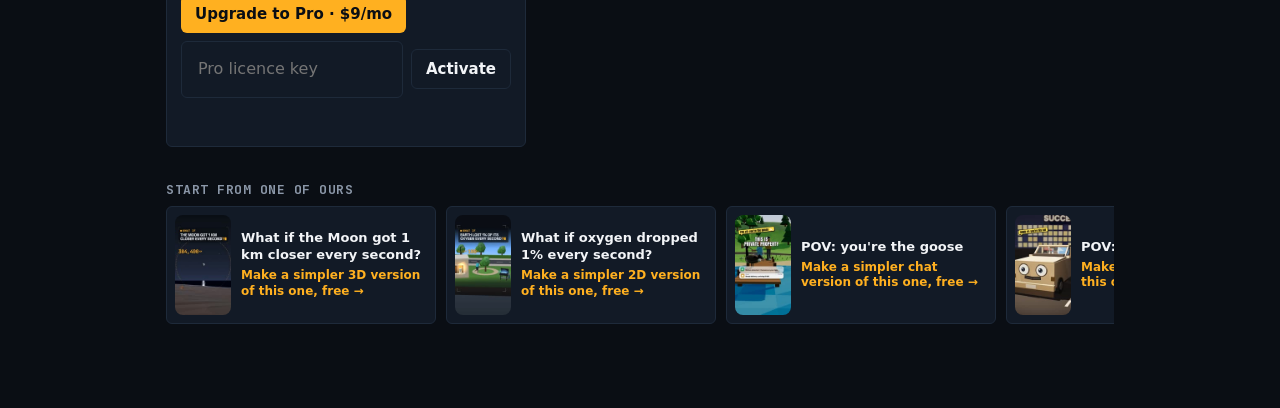
==== commit 8c1fd516: "Update site" ====
--- a/make/index.html
+++ b/make/index.html
@@ -49,7 +49,7 @@
 <body>
 <main class="app">
  <header class="top">
-  <p style="margin:0 0 6px"><a href="../index.html">← POVMaker</a> · <a href="../pricing.html">Pricing</a></p>
+  <p style="margin:0 0 6px"><a href="../index.html">← POVMaker</a> · <a href="../pricing.html">Pricing</a> · <a class="btn sec inline" data-checkout data-limit="header" data-variant="header" href="../pricing.html" id="headerprolink" style="margin-left:4px">Go Pro · $9/mo</a></p>
   <h1>Make a What If video in 60 seconds</h1>
   <p class="muted" style="margin:6px 0 0">Edit the words. Hit Export. Free, no sign-up.</p>
  </header>
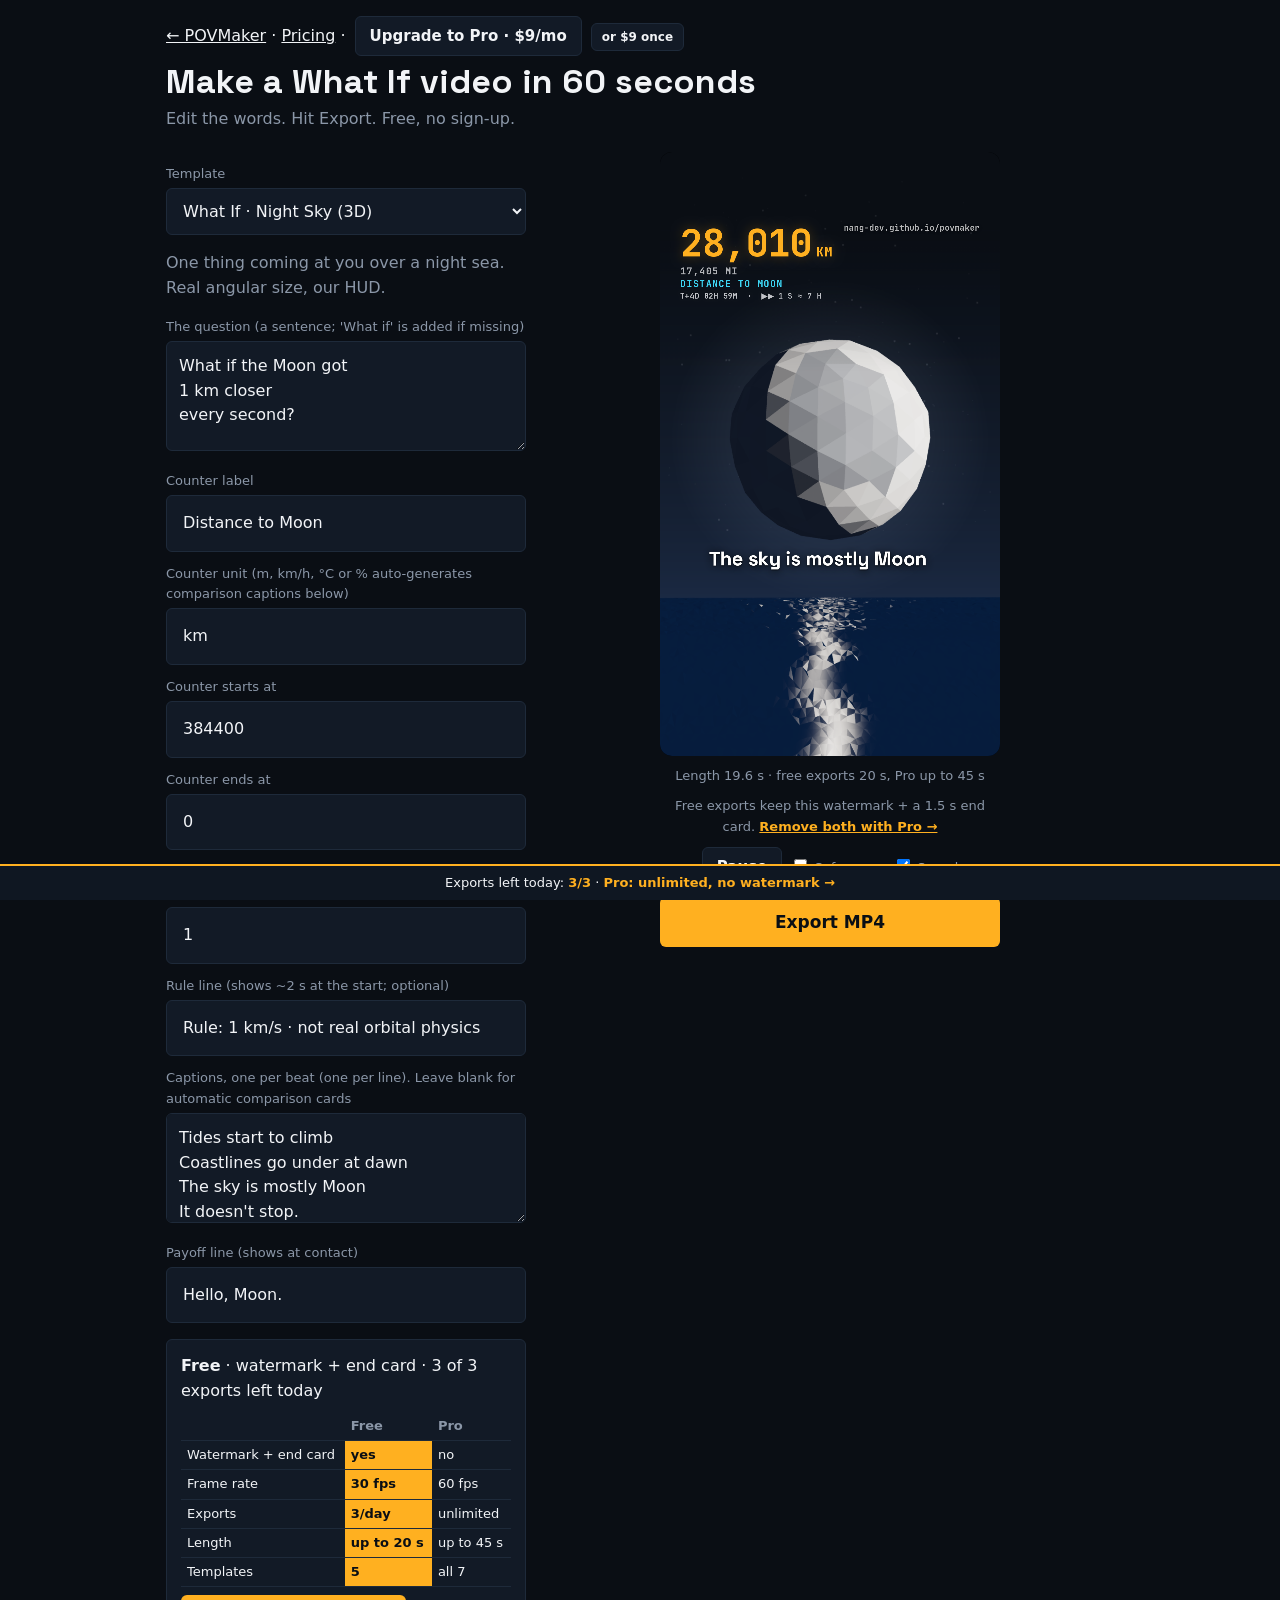
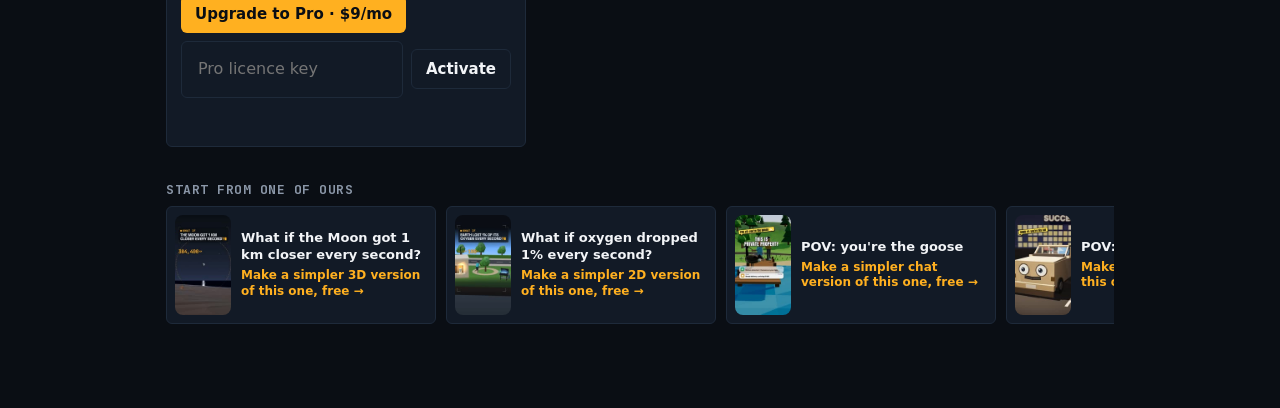
==== commit e49b7287: "Update site" ====
--- a/make/index.html
+++ b/make/index.html
@@ -49,7 +49,7 @@
 <body>
 <main class="app">
  <header class="top">
-  <p style="margin:0 0 6px"><a href="../index.html">← POVMaker</a> · <a href="../pricing.html">Pricing</a> · <a class="btn sec inline" data-checkout data-limit="header" data-variant="header" href="../pricing.html" id="headerprolink" style="margin-left:4px">Go Pro · $9/mo</a></p>
+  <p style="margin:0 0 6px"><a href="../index.html">← POVMaker</a> · <a href="../pricing.html">Pricing</a> · <a class="btn sec inline" data-checkout data-limit="header" data-variant="header" href="../pricing.html" id="headerprolink" style="margin-left:4px">Go Pro · $9/mo</a> <a class="btn sec inline" data-checkout-pass data-limit="header" data-variant="header" href="../pricing.html" id="headerpasslink" data-label="or $9 once" style="margin-left:4px;font-size:12px;padding:6px 10px" hidden>or $9 once</a></p>
   <h1>Make a What If video in 60 seconds</h1>
   <p class="muted" style="margin:6px 0 0">Edit the words. Hit Export. Free, no sign-up.</p>
  </header>
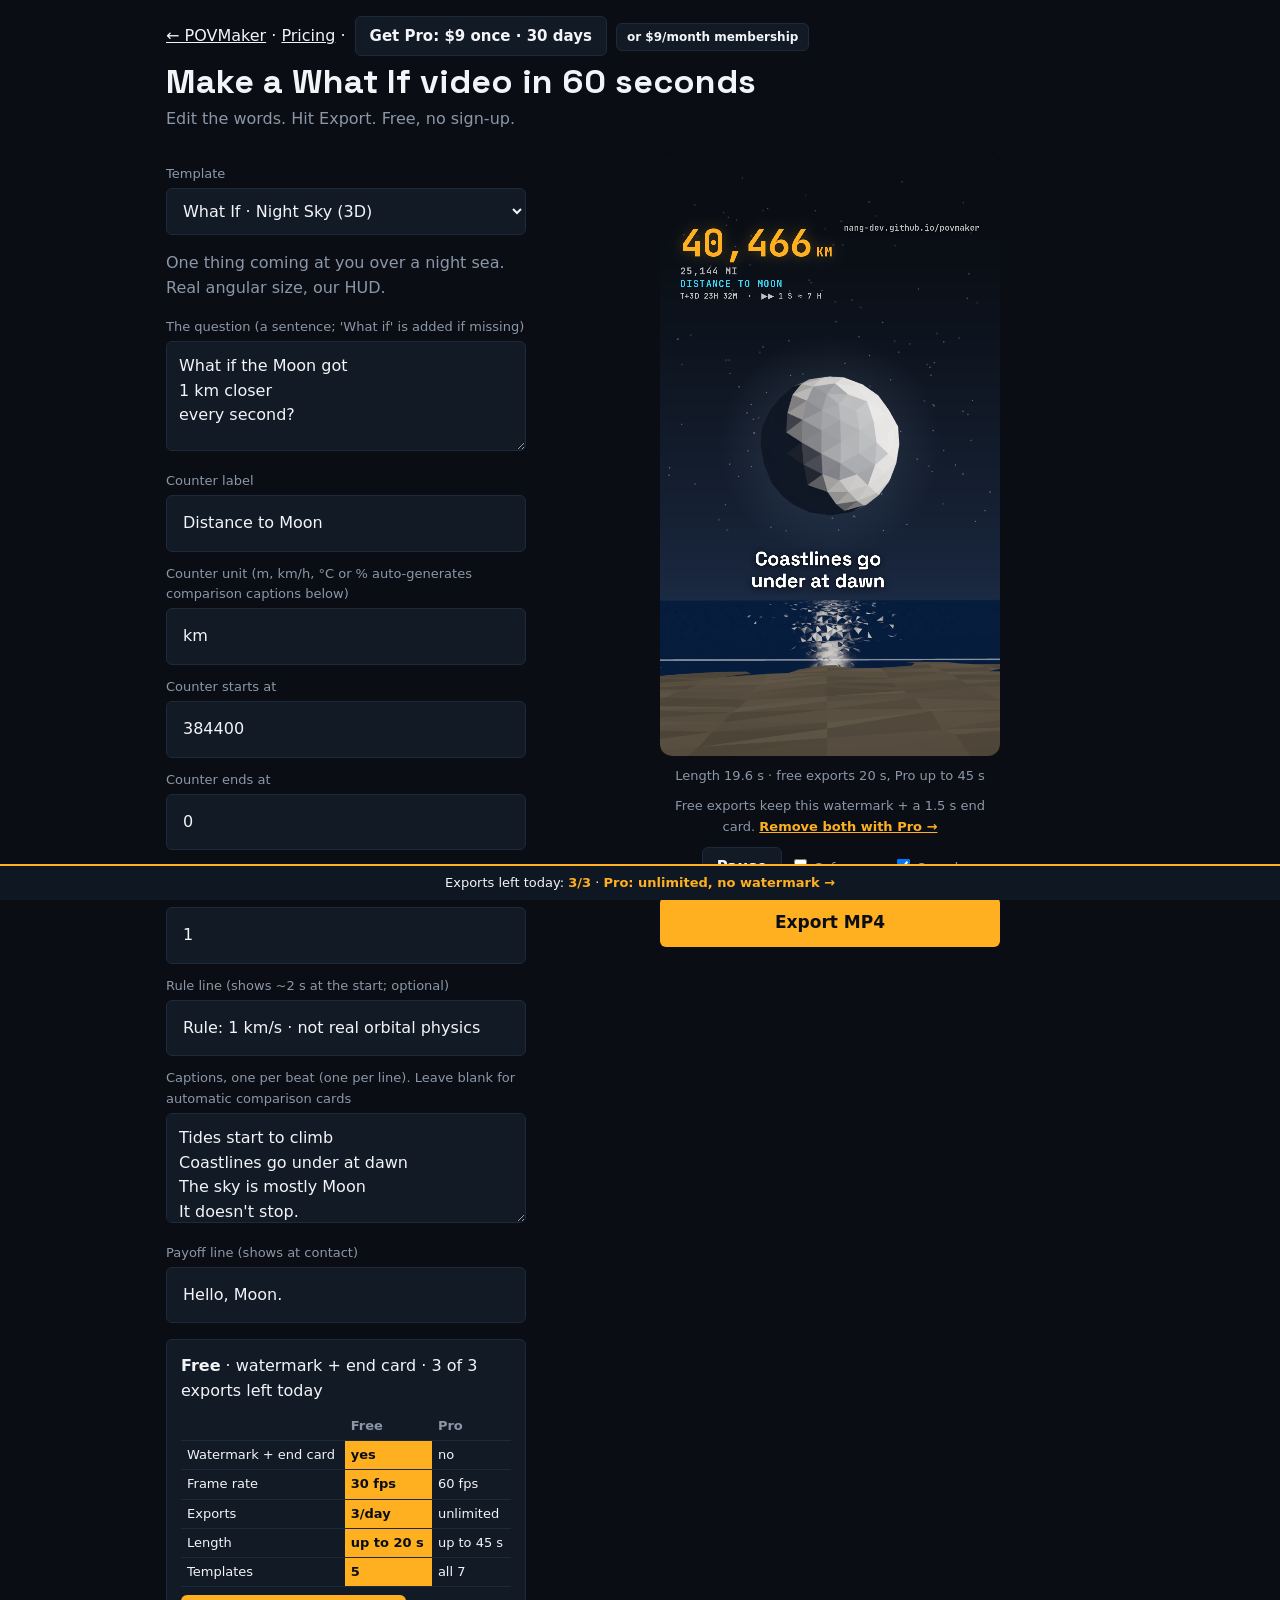
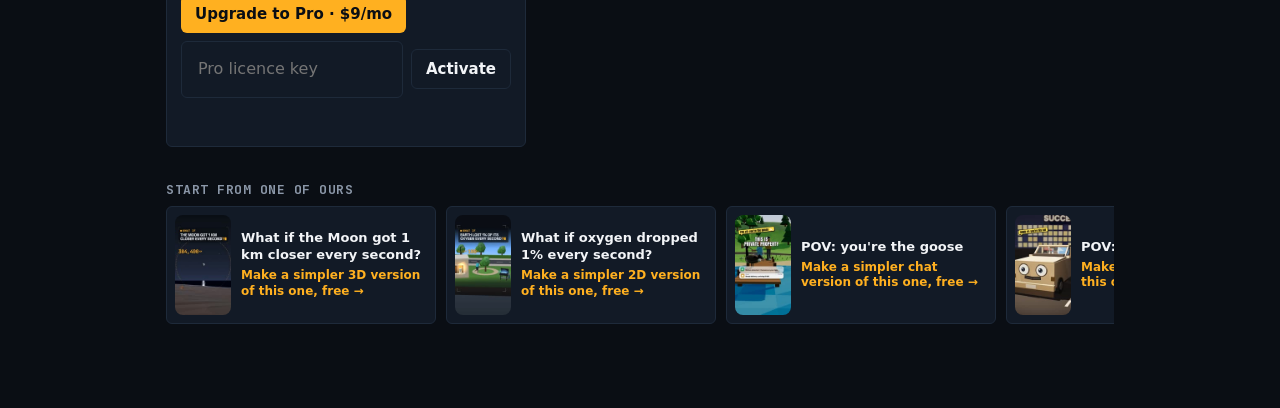
==== commit 96d526f1: "Update site" ====
--- a/make/index.html
+++ b/make/index.html
@@ -49,7 +49,7 @@
 <body>
 <main class="app">
  <header class="top">
-  <p style="margin:0 0 6px"><a href="../index.html">← POVMaker</a> · <a href="../pricing.html">Pricing</a> · <a class="btn sec inline" data-checkout data-limit="header" data-variant="header" href="../pricing.html" id="headerprolink" style="margin-left:4px">Go Pro · $9/mo</a> <a class="btn sec inline" data-checkout-pass data-limit="header" data-variant="header" href="../pricing.html" id="headerpasslink" data-label="or $9 once" style="margin-left:4px;font-size:12px;padding:6px 10px" hidden>or $9 once</a></p>
+  <p style="margin:0 0 6px"><a href="../index.html">← POVMaker</a> · <a href="../pricing.html">Pricing</a> · <a class="btn sec inline" data-checkout-pass data-limit="header" data-variant="header" href="../pricing.html" id="headerpasslink" data-label="Get Pro: $9 once · 30 days" style="margin-left:4px" hidden>Get Pro: $9 once · 30 days</a> <a class="btn sec inline" data-checkout data-limit="header" data-variant="header" href="../pricing.html" id="headerprolink" data-label="or $9/month membership" style="margin-left:4px;font-size:12px;padding:6px 10px">or $9/month membership</a></p>
   <h1>Make a What If video in 60 seconds</h1>
   <p class="muted" style="margin:6px 0 0">Edit the words. Hit Export. Free, no sign-up.</p>
  </header>
